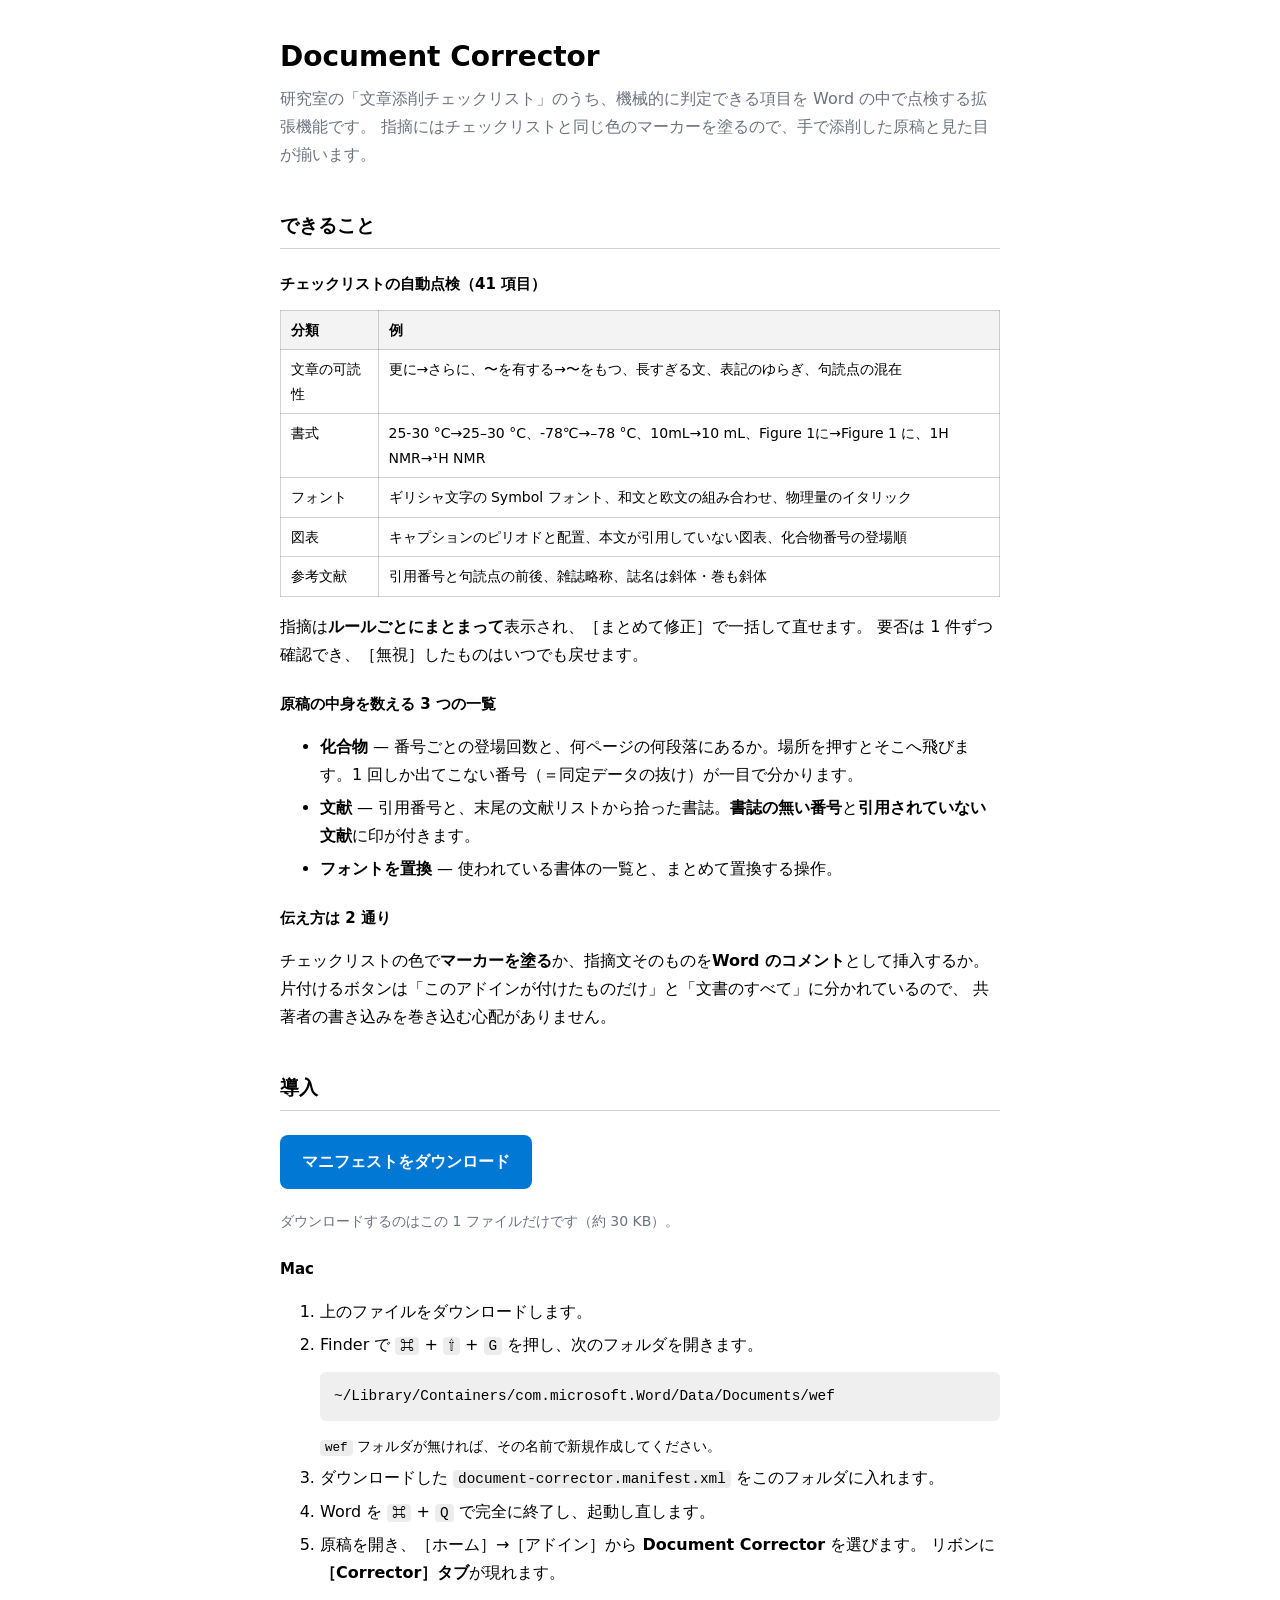
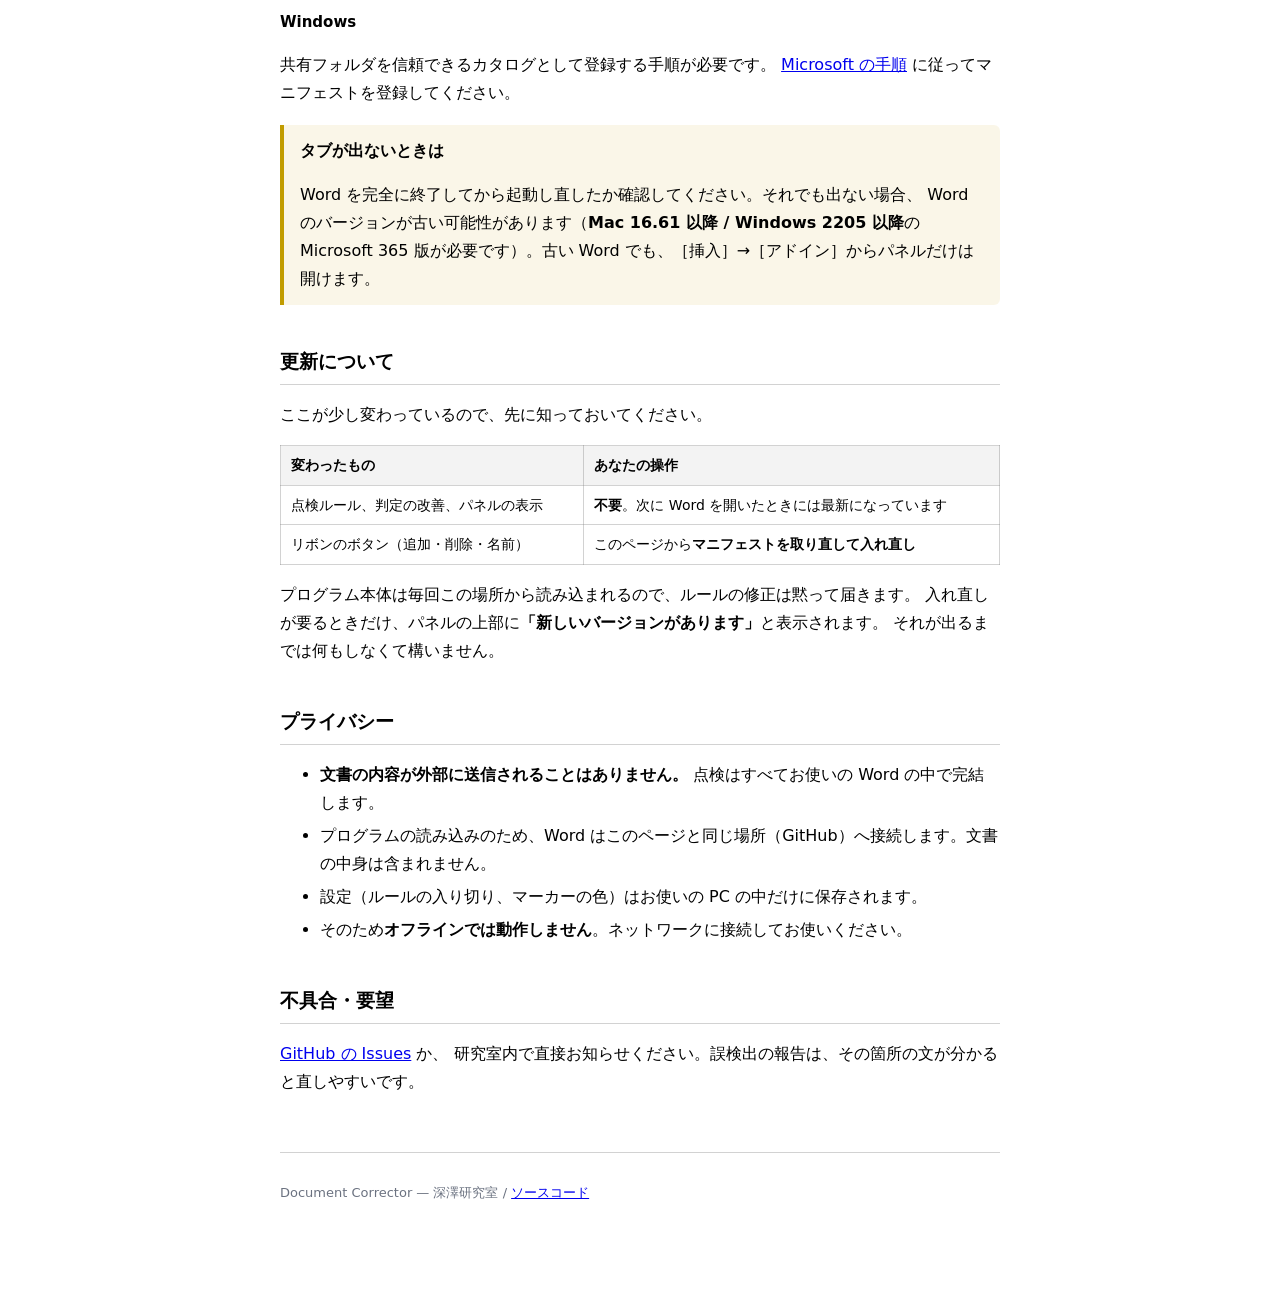
==== index.html @ 0a0fa806 "Add files via upload" ====
<!DOCTYPE html>
<html lang="ja">
  <head>
    <meta charset="UTF-8" />
    <meta name="viewport" content="width=device-width, initial-scale=1" />
    <title>Document Corrector — Word 用の校閲アドイン</title>
    <style>
      :root { color-scheme: light dark; --line: rgba(127,127,127,.35); --dim: #6b7280; --accent: #0078d4; }
      * { box-sizing: border-box; }
      body {
        margin: 0 auto; padding: 32px 20px 80px; max-width: 760px; line-height: 1.75;
        font-family: system-ui, -apple-system, "Hiragino Sans", "Segoe UI", sans-serif;
      }
      h1 { font-size: 28px; margin: 0 0 4px; }
      h2 { font-size: 19px; margin: 40px 0 10px; padding-bottom: 6px; border-bottom: 1px solid var(--line); }
      h3 { font-size: 15px; margin: 22px 0 6px; }
      .lead { color: var(--dim); margin: 0 0 28px; }
      table { border-collapse: collapse; width: 100%; margin: 12px 0; font-size: 14px; }
      th, td { border: 1px solid var(--line); padding: 7px 10px; text-align: left; vertical-align: top; }
      th { background: rgba(127,127,127,.09); font-weight: 600; }
      code, kbd {
        font-family: ui-monospace, "SF Mono", Menlo, monospace; font-size: .9em;
        background: rgba(127,127,127,.15); padding: 1px 5px; border-radius: 4px;
      }
      pre { background: rgba(127,127,127,.12); padding: 12px 14px; border-radius: 6px; overflow-x: auto; }
      pre code { background: none; padding: 0; }
      .download {
        display: inline-block; margin: 8px 0 4px; padding: 13px 22px; border-radius: 8px;
        background: var(--accent); color: #fff; font-weight: 600; text-decoration: none;
      }
      .note {
        margin: 18px 0; padding: 12px 16px; border-left: 4px solid #c19c00;
        background: rgba(193,156,0,.09); border-radius: 0 6px 6px 0;
      }
      .note p:first-child { margin-top: 0; }
      .note p:last-child { margin-bottom: 0; }
      ol li, ul li { margin: 5px 0; }
      footer { margin-top: 56px; padding-top: 16px; border-top: 1px solid var(--line); color: var(--dim); font-size: 13px; }
    </style>
  </head>
  <body>
    <h1>Document Corrector</h1>
    <p class="lead">
      研究室の「文章添削チェックリスト」のうち、機械的に判定できる項目を Word の中で点検する拡張機能です。
      指摘にはチェックリストと同じ色のマーカーを塗るので、手で添削した原稿と見た目が揃います。
    </p>

    <h2>できること</h2>

    <h3>チェックリストの自動点検（41 項目）</h3>
    <table>
      <tr><th>分類</th><th>例</th></tr>
      <tr><td>文章の可読性</td><td>更に→さらに、〜を有する→〜をもつ、長すぎる文、表記のゆらぎ、句読点の混在</td></tr>
      <tr><td>書式</td><td>25-30 °C→25–30 °C、-78℃→–78 °C、10mL→10 mL、Figure 1に→Figure 1 に、1H NMR→¹H NMR</td></tr>
      <tr><td>フォント</td><td>ギリシャ文字の Symbol フォント、和文と欧文の組み合わせ、物理量のイタリック</td></tr>
      <tr><td>図表</td><td>キャプションのピリオドと配置、本文が引用していない図表、化合物番号の登場順</td></tr>
      <tr><td>参考文献</td><td>引用番号と句読点の前後、雑誌略称、誌名は斜体・巻も斜体</td></tr>
    </table>
    <p>
      指摘は<strong>ルールごとにまとまって</strong>表示され、［まとめて修正］で一括して直せます。
      要否は 1 件ずつ確認でき、［無視］したものはいつでも戻せます。
    </p>

    <h3>原稿の中身を数える 3 つの一覧</h3>
    <ul>
      <li><strong>化合物</strong> — 番号ごとの登場回数と、何ページの何段落にあるか。場所を押すとそこへ飛びます。1 回しか出てこない番号（＝同定データの抜け）が一目で分かります。</li>
      <li><strong>文献</strong> — 引用番号と、末尾の文献リストから拾った書誌。<strong>書誌の無い番号</strong>と<strong>引用されていない文献</strong>に印が付きます。</li>
      <li><strong>フォントを置換</strong> — 使われている書体の一覧と、まとめて置換する操作。</li>
    </ul>

    <h3>伝え方は 2 通り</h3>
    <p>
      チェックリストの色で<strong>マーカーを塗る</strong>か、指摘文そのものを<strong>Word のコメント</strong>として挿入するか。
      片付けるボタンは「このアドインが付けたものだけ」と「文書のすべて」に分かれているので、
      共著者の書き込みを巻き込む心配がありません。
    </p>

    <h2>導入</h2>

    <p><a class="download" href="document-corrector.manifest.xml" download>マニフェストをダウンロード</a></p>
    <p style="color: var(--dim); font-size: 14px; margin-top: 4px;">
      ダウンロードするのはこの 1 ファイルだけです（約 30 KB）。
    </p>

    <h3>Mac</h3>
    <ol>
      <li>上のファイルをダウンロードします。</li>
      <li>Finder で <kbd>⌘</kbd> + <kbd>⇧</kbd> + <kbd>G</kbd> を押し、次のフォルダを開きます。
        <pre><code>~/Library/Containers/com.microsoft.Word/Data/Documents/wef</code></pre>
        <p style="font-size: 14px; margin: 6px 0 0;"><code>wef</code> フォルダが無ければ、その名前で新規作成してください。</p>
      </li>
      <li>ダウンロードした <code>document-corrector.manifest.xml</code> をこのフォルダに入れます。</li>
      <li>Word を <kbd>⌘</kbd> + <kbd>Q</kbd> で完全に終了し、起動し直します。</li>
      <li>原稿を開き、［ホーム］→［アドイン］から <strong>Document Corrector</strong> を選びます。
        リボンに <strong>［Corrector］タブ</strong>が現れます。</li>
    </ol>

    <h3>Windows</h3>
    <p>
      共有フォルダを信頼できるカタログとして登録する手順が必要です。
      <a href="https://learn.microsoft.com/office/dev/add-ins/testing/create-a-network-shared-folder-catalog-for-task-pane-and-content-add-ins">Microsoft の手順</a>
      に従ってマニフェストを登録してください。
    </p>

    <div class="note">
      <p><strong>タブが出ないときは</strong></p>
      <p>
        Word を完全に終了してから起動し直したか確認してください。それでも出ない場合、
        Word のバージョンが古い可能性があります（<strong>Mac 16.61 以降 / Windows 2205 以降</strong>の
        Microsoft 365 版が必要です）。古い Word でも、［挿入］→［アドイン］からパネルだけは開けます。
      </p>
    </div>

    <h2>更新について</h2>
    <p>ここが少し変わっているので、先に知っておいてください。</p>
    <table>
      <tr><th>変わったもの</th><th>あなたの操作</th></tr>
      <tr><td>点検ルール、判定の改善、パネルの表示</td><td><strong>不要</strong>。次に Word を開いたときには最新になっています</td></tr>
      <tr><td>リボンのボタン（追加・削除・名前）</td><td>このページから<strong>マニフェストを取り直して入れ直し</strong></td></tr>
    </table>
    <p>
      プログラム本体は毎回この場所から読み込まれるので、ルールの修正は黙って届きます。
      入れ直しが要るときだけ、パネルの上部に<strong>「新しいバージョンがあります」</strong>と表示されます。
      それが出るまでは何もしなくて構いません。
    </p>

    <h2>プライバシー</h2>
    <ul>
      <li><strong>文書の内容が外部に送信されることはありません。</strong> 点検はすべてお使いの Word の中で完結します。</li>
      <li>プログラムの読み込みのため、Word はこのページと同じ場所（GitHub）へ接続します。文書の中身は含まれません。</li>
      <li>設定（ルールの入り切り、マーカーの色）はお使いの PC の中だけに保存されます。</li>
      <li>そのため<strong>オフラインでは動作しません</strong>。ネットワークに接続してお使いください。</li>
    </ul>

    <h2>不具合・要望</h2>
    <p>
      <a href="https://github.com/t-shiokawa1/Document-Corrector/issues">GitHub の Issues</a> か、
      研究室内で直接お知らせください。誤検出の報告は、その箇所の文が分かると直しやすいです。
    </p>

    <footer>
      <p>
        Document Corrector — 深澤研究室 /
        <a href="https://github.com/t-shiokawa1/Document-Corrector">ソースコード</a>
      </p>
    </footer>
  </body>
</html>
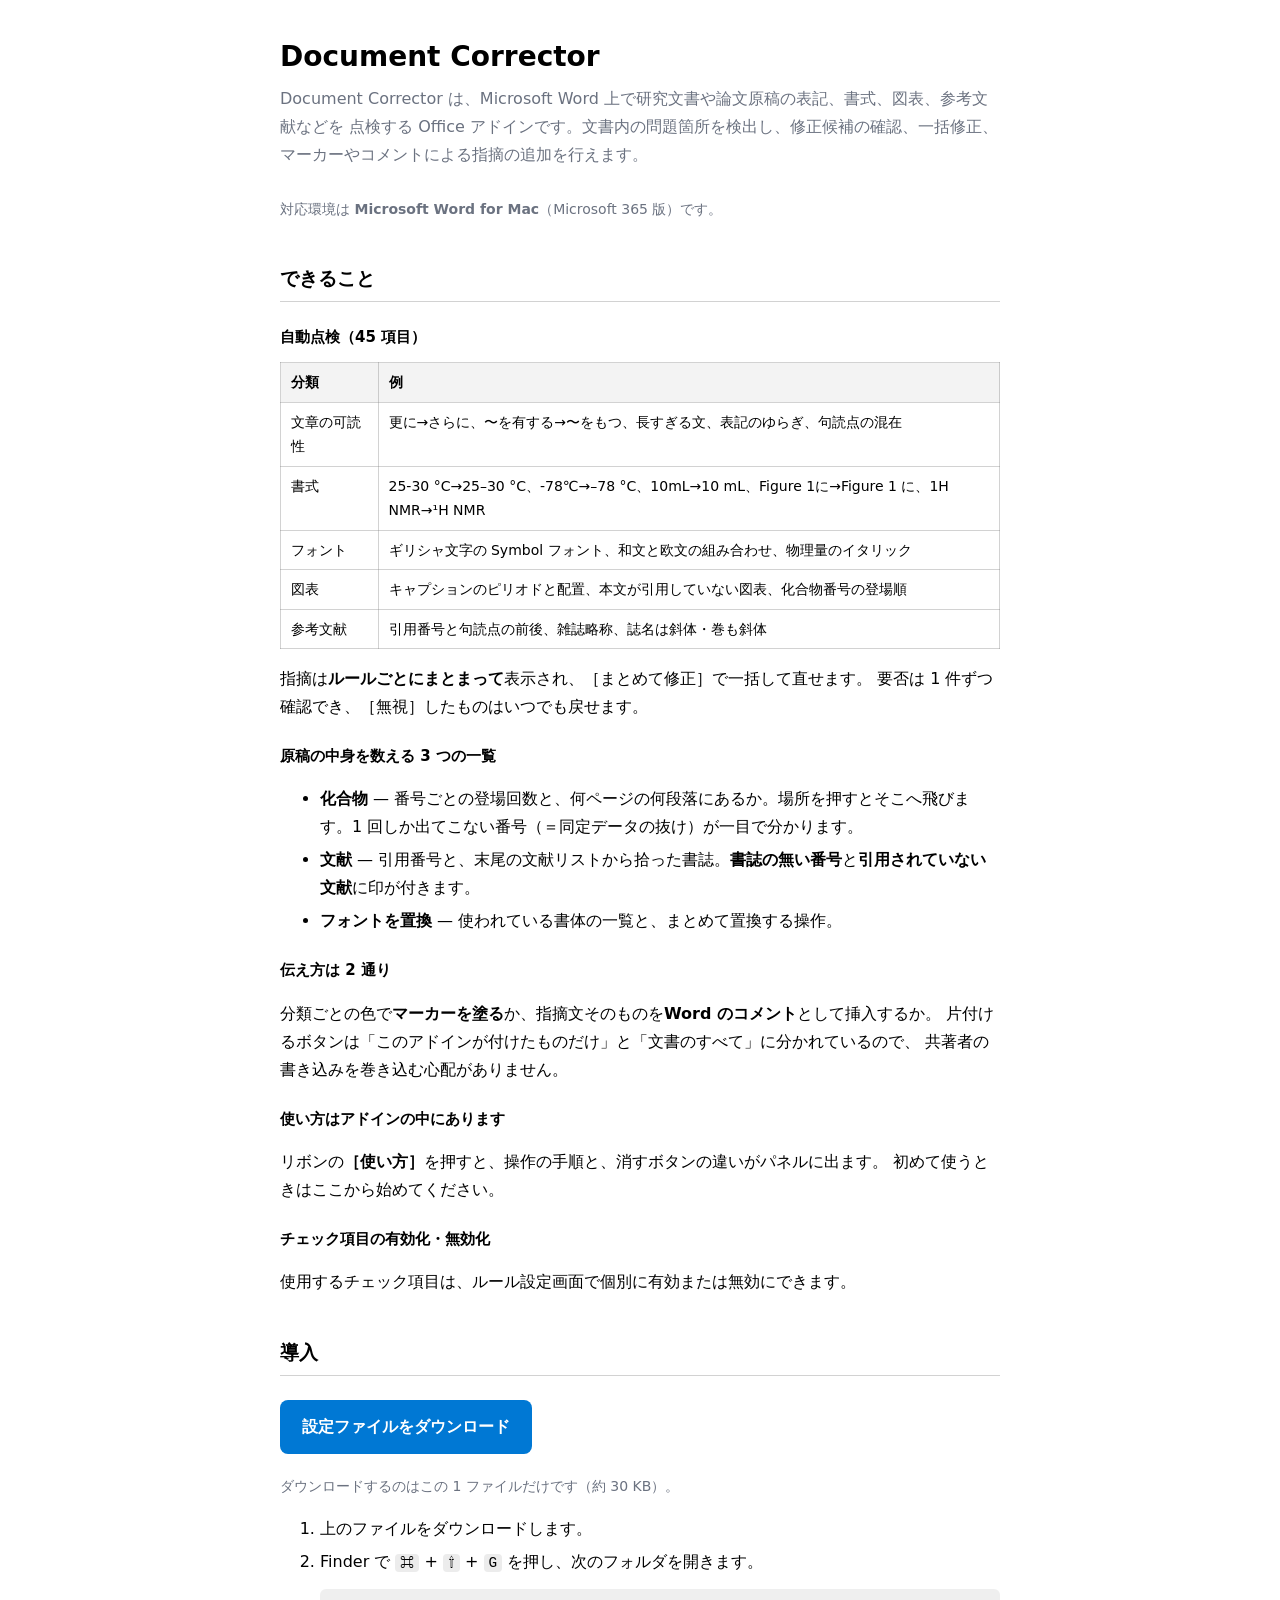
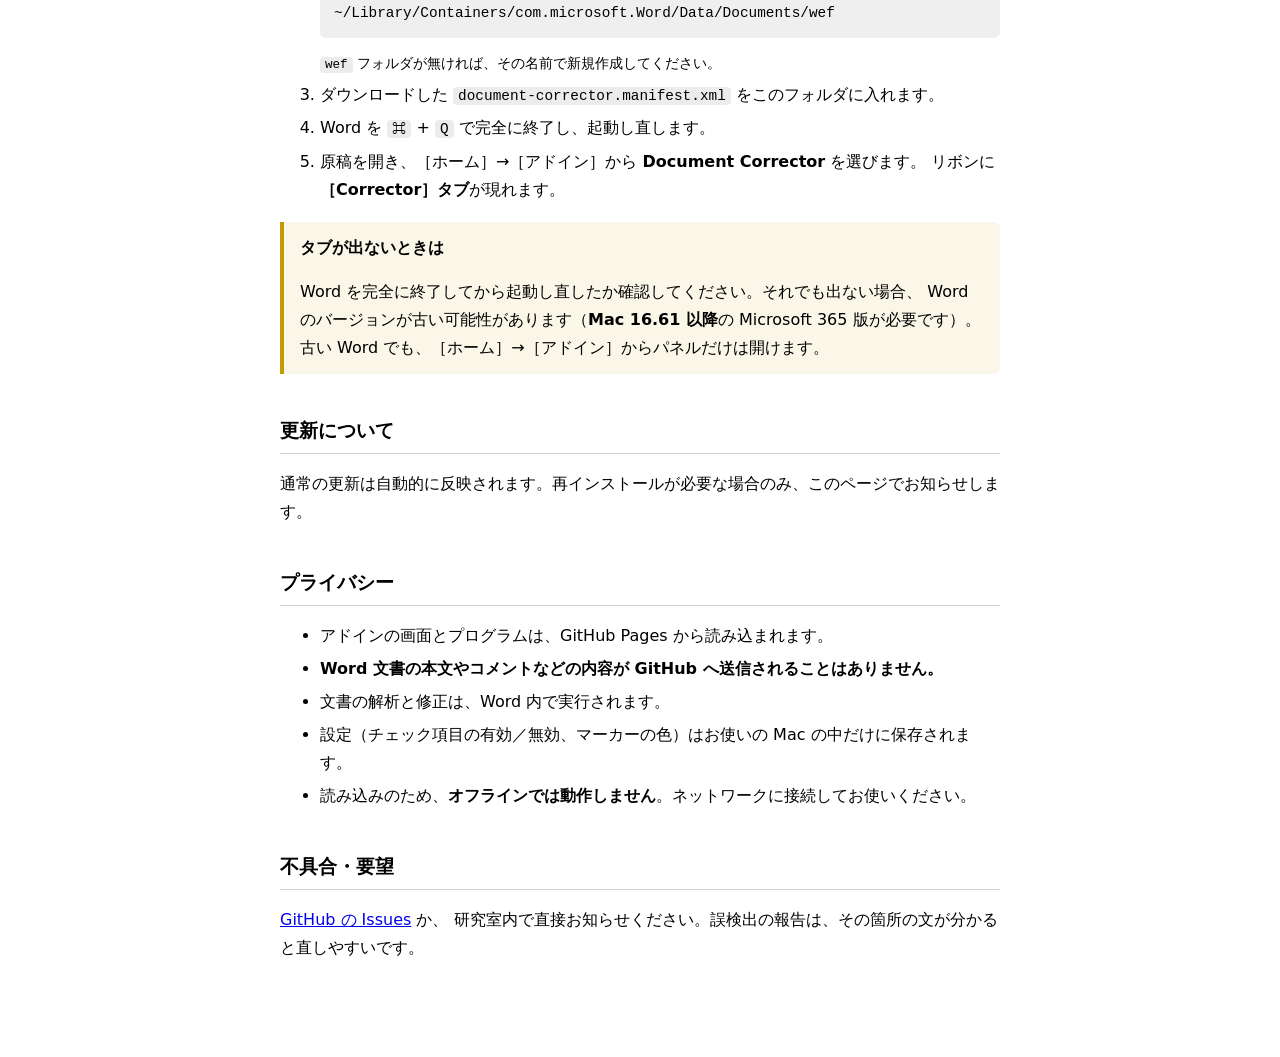
==== commit 1789bd2f: "Add files via upload" ====
--- a/index.html
+++ b/index.html
@@ -4,6 +4,11 @@
     <meta charset="UTF-8" />
     <meta name="viewport" content="width=device-width, initial-scale=1" />
     <title>Document Corrector — Word 用の校閲アドイン</title>
+    <!-- アドイン本体と同じ絵。Word のアドイン一覧とタブとで違う絵が出ると、
+         同じものだと分からなくなる。assets/ はビルドが docs/ へ複写する。 -->
+    <link rel="icon" type="image/png" sizes="32x32" href="assets/icon-32.png" />
+    <link rel="icon" type="image/png" sizes="128x128" href="assets/icon-128.png" />
+    <link rel="apple-touch-icon" href="assets/icon-128.png" />
     <style>
       :root { color-scheme: light dark; --line: rgba(127,127,127,.35); --dim: #6b7280; --accent: #0078d4; }
       * { box-sizing: border-box; }
@@ -35,19 +40,22 @@
       .note p:first-child { margin-top: 0; }
       .note p:last-child { margin-bottom: 0; }
       ol li, ul li { margin: 5px 0; }
-      footer { margin-top: 56px; padding-top: 16px; border-top: 1px solid var(--line); color: var(--dim); font-size: 13px; }
     </style>
   </head>
   <body>
     <h1>Document Corrector</h1>
     <p class="lead">
-      研究室の「文章添削チェックリスト」のうち、機械的に判定できる項目を Word の中で点検する拡張機能です。
-      指摘にはチェックリストと同じ色のマーカーを塗るので、手で添削した原稿と見た目が揃います。
+      Document Corrector は、Microsoft Word 上で研究文書や論文原稿の表記、書式、図表、参考文献などを
+      点検する Office アドインです。文書内の問題箇所を検出し、修正候補の確認、一括修正、
+      マーカーやコメントによる指摘の追加を行えます。
+    </p>
+    <p class="lead" style="font-size: 14px;">
+      対応環境は <strong>Microsoft Word for Mac</strong>（Microsoft 365 版）です。
     </p>
 
     <h2>できること</h2>
 
-    <h3>チェックリストの自動点検（41 項目）</h3>
+    <h3>自動点検（45 項目）</h3>
     <table>
       <tr><th>分類</th><th>例</th></tr>
       <tr><td>文章の可読性</td><td>更に→さらに、〜を有する→〜をもつ、長すぎる文、表記のゆらぎ、句読点の混在</td></tr>
@@ -70,19 +78,29 @@
 
     <h3>伝え方は 2 通り</h3>
     <p>
-      チェックリストの色で<strong>マーカーを塗る</strong>か、指摘文そのものを<strong>Word のコメント</strong>として挿入するか。
+      分類ごとの色で<strong>マーカーを塗る</strong>か、指摘文そのものを<strong>Word のコメント</strong>として挿入するか。
       片付けるボタンは「このアドインが付けたものだけ」と「文書のすべて」に分かれているので、
       共著者の書き込みを巻き込む心配がありません。
     </p>
 
+    <h3>使い方はアドインの中にあります</h3>
+    <p>
+      リボンの<strong>［使い方］</strong>を押すと、操作の手順と、消すボタンの違いがパネルに出ます。
+      初めて使うときはここから始めてください。
+    </p>
+
+    <h3>チェック項目の有効化・無効化</h3>
+    <p>
+      使用するチェック項目は、ルール設定画面で個別に有効または無効にできます。
+    </p>
+
     <h2>導入</h2>
 
-    <p><a class="download" href="document-corrector.manifest.xml" download>マニフェストをダウンロード</a></p>
+    <p><a class="download" href="document-corrector.manifest.xml" download>設定ファイルをダウンロード</a></p>
     <p style="color: var(--dim); font-size: 14px; margin-top: 4px;">
       ダウンロードするのはこの 1 ファイルだけです（約 30 KB）。
     </p>
 
-    <h3>Mac</h3>
     <ol>
       <li>上のファイルをダウンロードします。</li>
       <li>Finder で <kbd>⌘</kbd> + <kbd>⇧</kbd> + <kbd>G</kbd> を押し、次のフォルダを開きます。
@@ -95,41 +113,27 @@
         リボンに <strong>［Corrector］タブ</strong>が現れます。</li>
     </ol>
 
-    <h3>Windows</h3>
-    <p>
-      共有フォルダを信頼できるカタログとして登録する手順が必要です。
-      <a href="https://learn.microsoft.com/office/dev/add-ins/testing/create-a-network-shared-folder-catalog-for-task-pane-and-content-add-ins">Microsoft の手順</a>
-      に従ってマニフェストを登録してください。
-    </p>
-
     <div class="note">
       <p><strong>タブが出ないときは</strong></p>
       <p>
         Word を完全に終了してから起動し直したか確認してください。それでも出ない場合、
-        Word のバージョンが古い可能性があります（<strong>Mac 16.61 以降 / Windows 2205 以降</strong>の
-        Microsoft 365 版が必要です）。古い Word でも、［挿入］→［アドイン］からパネルだけは開けます。
+        Word のバージョンが古い可能性があります（<strong>Mac 16.61 以降</strong>の
+        Microsoft 365 版が必要です）。古い Word でも、［ホーム］→［アドイン］からパネルだけは開けます。
       </p>
     </div>
 
     <h2>更新について</h2>
-    <p>ここが少し変わっているので、先に知っておいてください。</p>
-    <table>
-      <tr><th>変わったもの</th><th>あなたの操作</th></tr>
-      <tr><td>点検ルール、判定の改善、パネルの表示</td><td><strong>不要</strong>。次に Word を開いたときには最新になっています</td></tr>
-      <tr><td>リボンのボタン（追加・削除・名前）</td><td>このページから<strong>マニフェストを取り直して入れ直し</strong></td></tr>
-    </table>
     <p>
-      プログラム本体は毎回この場所から読み込まれるので、ルールの修正は黙って届きます。
-      入れ直しが要るときだけ、パネルの上部に<strong>「新しいバージョンがあります」</strong>と表示されます。
-      それが出るまでは何もしなくて構いません。
+      通常の更新は自動的に反映されます。再インストールが必要な場合のみ、このページでお知らせします。
     </p>
 
     <h2>プライバシー</h2>
     <ul>
-      <li><strong>文書の内容が外部に送信されることはありません。</strong> 点検はすべてお使いの Word の中で完結します。</li>
-      <li>プログラムの読み込みのため、Word はこのページと同じ場所（GitHub）へ接続します。文書の中身は含まれません。</li>
-      <li>設定（ルールの入り切り、マーカーの色）はお使いの PC の中だけに保存されます。</li>
-      <li>そのため<strong>オフラインでは動作しません</strong>。ネットワークに接続してお使いください。</li>
+      <li>アドインの画面とプログラムは、GitHub Pages から読み込まれます。</li>
+      <li><strong>Word 文書の本文やコメントなどの内容が GitHub へ送信されることはありません。</strong></li>
+      <li>文書の解析と修正は、Word 内で実行されます。</li>
+      <li>設定（チェック項目の有効／無効、マーカーの色）はお使いの Mac の中だけに保存されます。</li>
+      <li>読み込みのため、<strong>オフラインでは動作しません</strong>。ネットワークに接続してお使いください。</li>
     </ul>
 
     <h2>不具合・要望</h2>
@@ -137,12 +141,5 @@
       <a href="https://github.com/t-shiokawa1/Document-Corrector/issues">GitHub の Issues</a> か、
       研究室内で直接お知らせください。誤検出の報告は、その箇所の文が分かると直しやすいです。
     </p>
-
-    <footer>
-      <p>
-        Document Corrector — 深澤研究室 /
-        <a href="https://github.com/t-shiokawa1/Document-Corrector">ソースコード</a>
-      </p>
-    </footer>
   </body>
 </html>
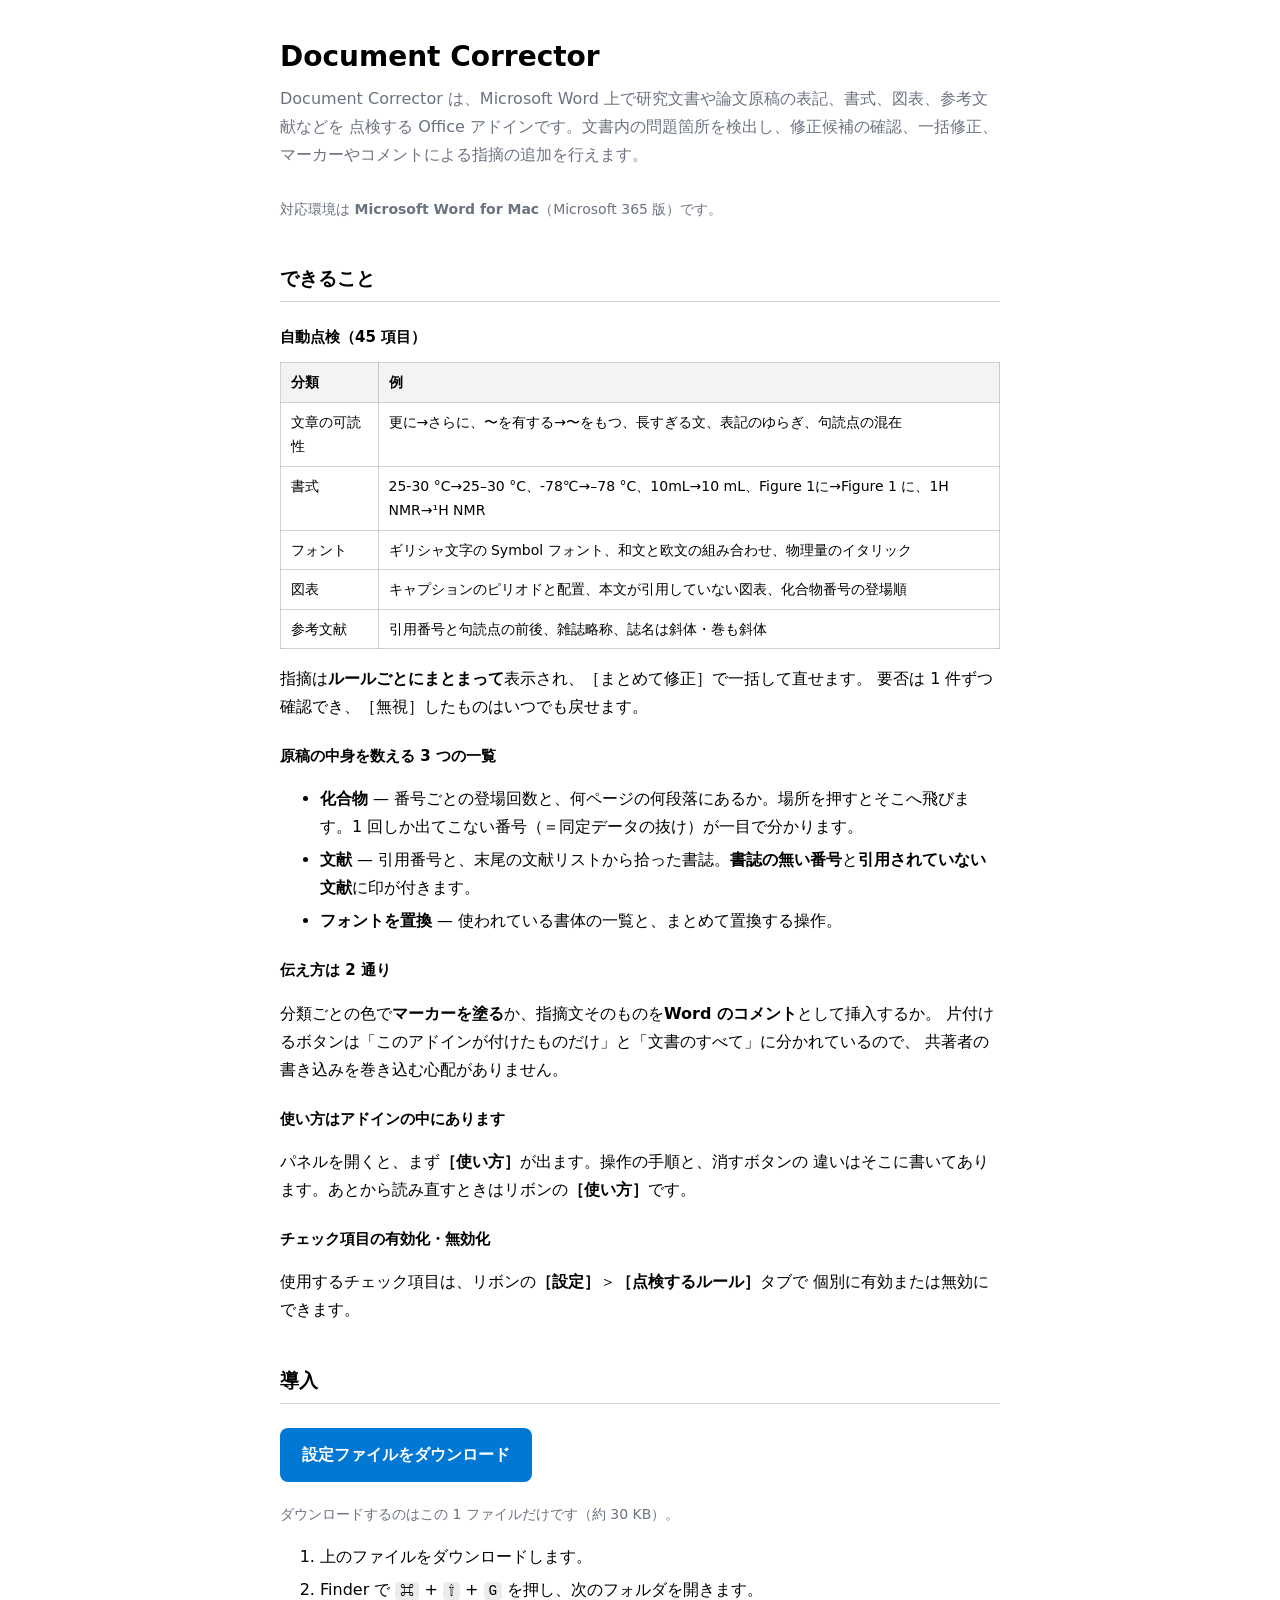
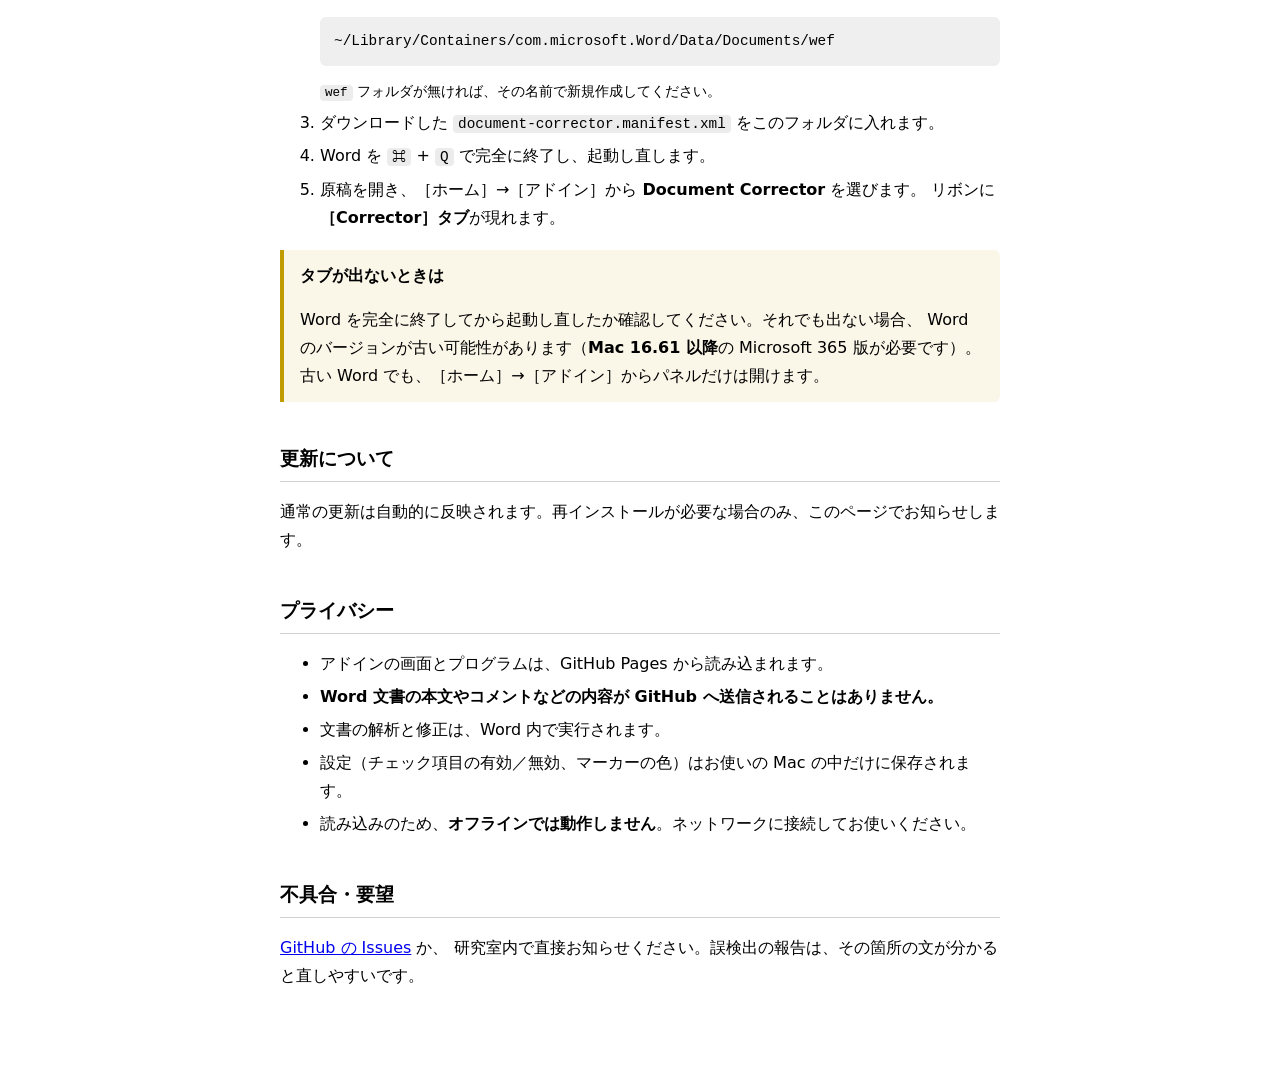
==== commit 542a9437: "Add files via upload" ====
--- a/index.html
+++ b/index.html
@@ -85,13 +85,14 @@
 
     <h3>使い方はアドインの中にあります</h3>
     <p>
-      リボンの<strong>［使い方］</strong>を押すと、操作の手順と、消すボタンの違いがパネルに出ます。
-      初めて使うときはここから始めてください。
+      パネルを開くと、まず<strong>［使い方］</strong>が出ます。操作の手順と、消すボタンの
+      違いはそこに書いてあります。あとから読み直すときはリボンの<strong>［使い方］</strong>です。
     </p>
 
     <h3>チェック項目の有効化・無効化</h3>
     <p>
-      使用するチェック項目は、ルール設定画面で個別に有効または無効にできます。
+      使用するチェック項目は、リボンの<strong>［設定］</strong>＞<strong>［点検するルール］</strong>タブで
+      個別に有効または無効にできます。
     </p>
 
     <h2>導入</h2>
